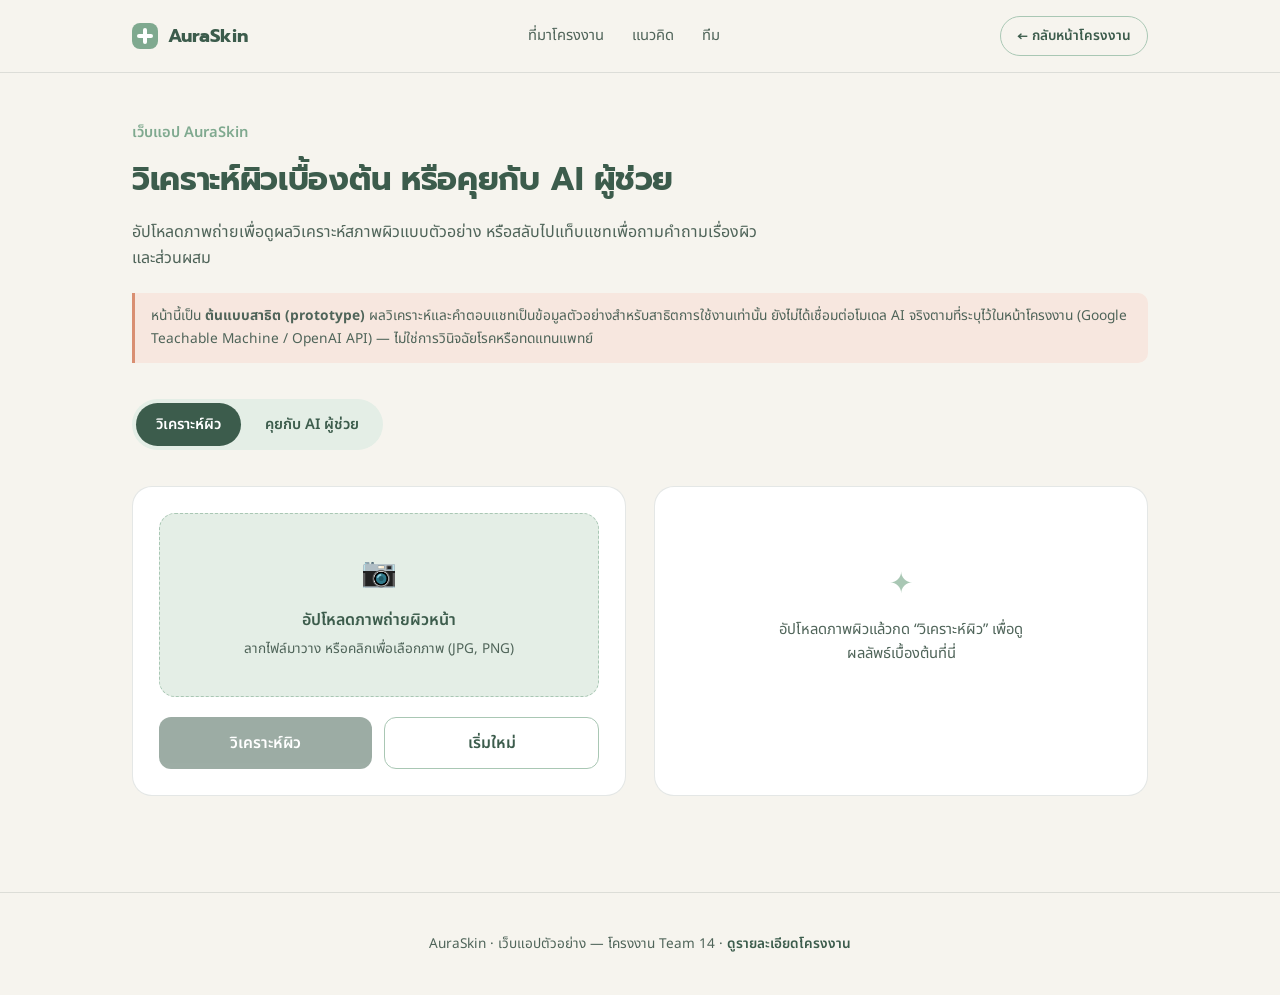
==== app.html @ 7b63f679 "commit" ====
<!DOCTYPE html>
<html lang="th">
<head>
<meta charset="UTF-8">
<meta name="viewport" content="width=device-width, initial-scale=1.0">
<title>เว็บแอป AuraSkin — วิเคราะห์ผิว &amp; AI Chat</title>
<meta name="description" content="ทดลองใช้เว็บแอป AuraSkin: อัปโหลดภาพเพื่อดูผลวิเคราะห์สภาพผิวเบื้องต้น หรือพูดคุยกับ AI ผู้ช่วยด้านการดูแลผิว">
<link rel="preconnect" href="https://fonts.googleapis.com">
<link rel="preconnect" href="https://fonts.gstatic.com" crossorigin>
<link href="https://fonts.googleapis.com/css2?family=Prompt:wght@400;500;600;700&family=Noto+Sans+Thai:wght@300;400;500;600;700&display=swap" rel="stylesheet">
<link rel="stylesheet" href="css/base.css">
<link rel="stylesheet" href="css/app.css">
</head>
<body>

<nav class="site-nav">
  <div class="wrap">
    <a href="index.html" class="brand"><span class="mark"></span>AuraSkin</a>
    <button class="nav-toggle" aria-label="เปิดเมนู" aria-expanded="false"><span></span></button>
    <ul class="nav-links">
      <li><a href="index.html#problem">ที่มาโครงงาน</a></li>
      <li><a href="index.html#solution">แนวคิด</a></li>
      <li><a href="index.html#team">ทีม</a></li>
    </ul>
    <div class="nav-right">
      <a href="index.html" class="nav-app-link ghost">← กลับหน้าโครงงาน</a>
    </div>
  </div>
</nav>

<main class="app-main">
  <div class="wrap">

    <div class="app-head">
      <div class="kicker">เว็บแอป AuraSkin</div>
      <h1>วิเคราะห์ผิวเบื้องต้น หรือคุยกับ AI ผู้ช่วย</h1>
      <p>อัปโหลดภาพถ่ายเพื่อดูผลวิเคราะห์สภาพผิวแบบตัวอย่าง หรือสลับไปแท็บแชทเพื่อถามคำถามเรื่องผิวและส่วนผสม</p>
    </div>

    <p class="app-disclaimer">
      หน้านี้เป็น <strong>ต้นแบบสาธิต (prototype)</strong> ผลวิเคราะห์และคำตอบแชทเป็นข้อมูลตัวอย่างสำหรับสาธิตการใช้งานเท่านั้น ยังไม่ได้เชื่อมต่อโมเดล AI จริงตามที่ระบุไว้ในหน้าโครงงาน (Google Teachable Machine / OpenAI API) — ไม่ใช่การวินิจฉัยโรคหรือทดแทนแพทย์
    </p>

    <div class="tabbar" role="tablist">
      <button class="tab-btn active" data-tab="panel-analyze" role="tab" aria-selected="true">วิเคราะห์ผิว</button>
      <button class="tab-btn" data-tab="panel-chat" role="tab" aria-selected="false">คุยกับ AI ผู้ช่วย</button>
    </div>

    <!-- ================= ANALYZE PANEL ================= -->
    <div id="panel-analyze" class="tab-panel active" role="tabpanel">
      <div class="analyze-grid">

        <div class="upload-card">
          <div id="dropzone" class="dropzone" tabindex="0" role="button" aria-label="อัปโหลดภาพผิว">
            <div class="dz-icon">📷</div>
            <div class="dz-title">อัปโหลดภาพถ่ายผิวหน้า</div>
            <div class="dz-sub">ลากไฟล์มาวาง หรือคลิกเพื่อเลือกภาพ (JPG, PNG)</div>
            <input type="file" id="fileInput" accept="image/*">
          </div>

          <div id="previewWrap" class="preview-wrap">
            <div class="preview-frame"><img id="previewImg" alt="ภาพตัวอย่างที่อัปโหลด"></div>
            <div id="previewName" class="preview-name"></div>
          </div>

          <div class="upload-actions">
            <button id="analyzeBtn" class="btn btn-primary" disabled>วิเคราะห์ผิว</button>
            <button id="resetBtn" class="btn btn-ghost">เริ่มใหม่</button>
          </div>
        </div>

        <div class="result-card">
          <div id="resultEmpty" class="result-empty">
            <div class="re-icon">✦</div>
            <p>อัปโหลดภาพผิวแล้วกด “วิเคราะห์ผิว” เพื่อดูผลลัพธ์เบื้องต้นที่นี่</p>
          </div>

          <div id="resultLoading" class="result-loading">
            <div class="spinner"></div>
            <p>กำลังวิเคราะห์ภาพ...</p>
          </div>

          <div id="resultBody" class="result-body">
            <div class="result-row"><span>สภาพผิว</span><b id="resSkinType">—</b></div>
            <div class="result-row"><span>ปัญหาหลักที่พบ</span><b id="resConcern">—</b></div>
            <div class="result-row"><span>ความแม่นยำโดยประมาณ</span><b id="resConfidence">—</b></div>
            <div class="result-row" style="display:block;">
              <div style="display:flex;justify-content:space-between;"><span>คะแนนสุขภาพผิว</span><b id="resScoreText">—</b></div>
              <div class="score-bar-track"><div id="resScoreBar" class="score-bar-fill" style="width:0%;"></div></div>
            </div>

            <div style="margin-top:18px;">
              <span style="font-size:0.85rem;color:var(--ink-soft);">ส่วนผสมที่แนะนำ</span>
              <div id="resIngredients" class="chip-row"></div>
            </div>

            <div class="product-card">
              <div class="product-swatch"></div>
              <div>
                <h4 id="resProductName">—</h4>
                <p id="resProductDesc">—</p>
              </div>
            </div>

            <p class="result-note">ผลลัพธ์นี้เป็นการประเมินเบื้องต้นจากข้อมูลตัวอย่าง ไม่ใช่การวินิจฉัยทางการแพทย์</p>
          </div>
        </div>

      </div>
    </div>

    <!-- ================= CHAT PANEL ================= -->
    <div id="panel-chat" class="tab-panel" role="tabpanel">
      <div class="chat-shell">
        <div id="chatLog" class="chat-log">
          <div class="chat-bubble bot">สวัสดีค่ะ ถามเรื่องสภาพผิวหรือส่วนผสมที่อยากรู้ได้เลยค่ะ เช่น ผิวแห้ง ผิวมัน สิว หรือ Niacinamide</div>
        </div>
        <div class="chat-suggest">
          <button class="suggest-chip" type="button">ผิวแห้งควรดูแลยังไง</button>
          <button class="suggest-chip" type="button">ผิวมันเป็นสิวอุดตัน</button>
          <button class="suggest-chip" type="button">Niacinamide คืออะไร</button>
          <button class="suggest-chip" type="button">ผิวแพ้ง่าย ระคายเคือง</button>
        </div>
        <div class="chat-input-row">
          <input type="text" id="chatInput" placeholder="พิมพ์คำถามเกี่ยวกับผิวของคุณ..." aria-label="พิมพ์ข้อความ">
          <button id="chatSend" class="chat-send" aria-label="ส่งข้อความ">➤</button>
        </div>
      </div>
    </div>

  </div>
</main>

<footer class="site-footer">
  AuraSkin · เว็บแอปตัวอย่าง — โครงงาน Team 14 · <a href="index.html">ดูรายละเอียดโครงงาน</a>
</footer>

<script src="js/nav.js"></script>
<script src="js/app.js"></script>
</body>
</html>
---- css/base.css ----
/* ===================================================================
   AuraSkin — base.css
   Shared design tokens, reset, typography, nav and button styles.
   Loaded on every page (project site + web app).
   =================================================================== */

:root{
  --cream:#F6F4EE;
  --paper:#FFFFFF;
  --ink:#233A31;
  --ink-soft:#4F6459;
  --sage-deep:#3C5C4C;
  --sage:#7FA98F;
  --sage-mid:#A9C7B4;
  --sage-mist:#E4EEE6;
  --clay:#D98F72;
  --clay-mist:#F7E7DF;
  --line: rgba(35,58,49,0.12);
}

*{box-sizing:border-box;}
html{scroll-behavior:smooth;}
body{
  margin:0;
  background:var(--cream);
  color:var(--ink);
  font-family:'Noto Sans Thai','Prompt',sans-serif;
  font-weight:400;
  line-height:1.65;
  -webkit-font-smoothing:antialiased;
}
h1,h2,h3,.display{
  font-family:'Prompt','Noto Sans Thai',sans-serif;
  color:var(--sage-deep);
  margin:0;
  letter-spacing:-0.01em;
}
a{color:inherit;}
img{max-width:100%;display:block;}
button{font-family:inherit;}

.wrap{
  max-width:1080px;
  margin:0 auto;
  padding:0 32px;
}

/* ---------- nav ---------- */
nav.site-nav{
  position:sticky;top:0;z-index:50;
  background:rgba(246,244,238,0.88);
  backdrop-filter:blur(10px);
  border-bottom:1px solid var(--line);
}
nav.site-nav .wrap{
  display:flex;align-items:center;justify-content:space-between;
  padding-top:16px;padding-bottom:16px;
  gap:16px;
}
.brand{display:flex;align-items:center;gap:10px;font-family:'Prompt';font-weight:700;font-size:1.15rem;color:var(--sage-deep);text-decoration:none;flex:none;}
.brand .mark{
  width:26px;height:26px;border-radius:8px;background:var(--sage);
  position:relative;flex:none;
}
.brand .mark::before,.brand .mark::after{
  content:"";position:absolute;background:var(--paper);
}
.brand .mark::before{left:11px;top:5px;width:4px;height:16px;border-radius:2px;}
.brand .mark::after{left:5px;top:11px;width:16px;height:4px;border-radius:2px;}

.nav-links{list-style:none;display:flex;gap:28px;margin:0;padding:0;font-size:0.92rem;color:var(--ink-soft);flex:1;justify-content:center;}
.nav-links li a{text-decoration:none;}
.nav-links li a:hover,.nav-links li a.active{color:var(--sage-deep);}

.nav-right{display:flex;align-items:center;gap:12px;flex:none;}
.team-tag{
  font-size:0.78rem;color:var(--sage-deep);border:1px solid var(--sage-mid);
  padding:5px 12px;border-radius:100px;white-space:nowrap;
}
.nav-app-link{
  font-size:0.85rem;font-weight:600;color:var(--paper);background:var(--sage-deep);
  padding:8px 16px;border-radius:100px;text-decoration:none;white-space:nowrap;
}
.nav-app-link:hover{background:var(--sage);}
.nav-app-link.ghost{background:transparent;color:var(--sage-deep);border:1.5px solid var(--sage-mid);}

.nav-toggle{
  display:none;flex:none;width:38px;height:38px;border-radius:10px;
  border:1px solid var(--line);background:var(--paper);cursor:pointer;
  align-items:center;justify-content:center;
}
.nav-toggle span{display:block;width:16px;height:2px;background:var(--sage-deep);position:relative;}
.nav-toggle span::before,.nav-toggle span::after{content:"";position:absolute;left:0;width:16px;height:2px;background:var(--sage-deep);}
.nav-toggle span::before{top:-5px;}
.nav-toggle span::after{top:5px;}

/* ---------- buttons ---------- */
.btn{
  display:inline-block;padding:13px 26px;border-radius:12px;
  font-size:0.98rem;font-weight:600;text-decoration:none;
  transition:transform .15s ease;
  cursor:pointer;border:none;font-family:inherit;
}
.btn:hover{transform:translateY(-2px);}
.btn-primary{background:var(--sage-deep);color:var(--paper);}
.btn-ghost{background:transparent;color:var(--sage-deep);border:1.5px solid var(--sage-mid);}
.btn:disabled{opacity:0.5;cursor:not-allowed;transform:none;}
.btn:focus-visible,.nav-links a:focus-visible,.nav-toggle:focus-visible,a:focus-visible{
  outline:2px solid var(--sage-deep);outline-offset:2px;
}

footer.site-footer{
  padding:40px 0;text-align:center;color:var(--ink-soft);font-size:0.85rem;
  border-top:1px solid var(--line);
}
footer.site-footer a{color:var(--sage-deep);font-weight:600;text-decoration:none;}
footer.site-footer a:hover{text-decoration:underline;}

@media (max-width:860px){
  .nav-links{
    display:none;
    position:absolute;top:100%;left:0;right:0;
    flex-direction:column;gap:0;background:var(--paper);
    border-bottom:1px solid var(--line);padding:8px 32px;
  }
  .nav-links.open{display:flex;}
  .nav-links li{border-top:1px solid var(--line);}
  .nav-links li:first-child{border-top:none;}
  .nav-links li a{display:block;padding:14px 0;}
  .nav-toggle{display:flex;}
  .team-tag{display:none;}
}

@media (prefers-reduced-motion: reduce){
  *{transition:none !important;}
  html{scroll-behavior:auto;}
}
---- css/app.css ----
/* ===================================================================
   AuraSkin — app.css
   Styles specific to the working demo app (app.html): skin analysis
   upload flow and the AI chat assistant.
   =================================================================== */

.app-main{padding:48px 0 96px;}

.app-head{max-width:640px;margin-bottom:8px;}
.app-head .kicker{color:var(--sage);font-weight:600;font-size:0.92rem;margin-bottom:8px;}
.app-head h1{font-size:2rem;font-weight:700;}
.app-head p{margin-top:12px;color:var(--ink-soft);}

.app-disclaimer{
  margin:22px 0 36px;font-size:0.86rem;color:var(--ink-soft);
  border-left:3px solid var(--clay);padding:12px 16px;
  background:var(--clay-mist);border-radius:0 10px 10px 0;
}

/* ---------- tabs ---------- */
.tabbar{
  display:inline-flex;gap:4px;background:var(--sage-mist);
  border-radius:100px;padding:4px;margin-bottom:36px;
}
.tab-btn{
  border:none;background:transparent;color:var(--sage-deep);
  font-family:inherit;font-weight:600;font-size:0.92rem;
  padding:10px 20px;border-radius:100px;cursor:pointer;
}
.tab-btn.active{background:var(--sage-deep);color:#fff;}
.tab-btn:not(.active):hover{background:rgba(255,255,255,0.6);}

.tab-panel{display:none;}
.tab-panel.active{display:block;}

/* ---------- analyze panel ---------- */
.analyze-grid{display:grid;grid-template-columns:1fr 1fr;gap:28px;align-items:start;}

.upload-card{
  background:var(--paper);border:1px solid var(--line);border-radius:20px;
  padding:26px;
}
.dropzone{
  border:1.5px dashed var(--sage-mid);border-radius:16px;
  padding:36px 20px;text-align:center;cursor:pointer;
  background:var(--sage-mist);transition:background .15s ease, border-color .15s ease;
}
.dropzone:hover,.dropzone.drag-over{background:#dcebe1;border-color:var(--sage-deep);}
.dropzone .dz-icon{font-size:1.8rem;margin-bottom:10px;color:var(--sage-deep);}
.dropzone .dz-title{font-weight:600;color:var(--sage-deep);margin-bottom:4px;}
.dropzone .dz-sub{font-size:0.85rem;color:var(--ink-soft);}
.dropzone input[type=file]{display:none;}

.preview-wrap{margin-top:18px;display:none;}
.preview-wrap.show{display:block;}
.preview-frame{
  border-radius:14px;overflow:hidden;border:1px solid var(--line);
  aspect-ratio:1/1;background:var(--sage-mist);
}
.preview-frame img{width:100%;height:100%;object-fit:cover;}
.preview-name{margin-top:10px;font-size:0.85rem;color:var(--ink-soft);word-break:break-all;}

.upload-actions{display:flex;gap:12px;margin-top:20px;}
.upload-actions .btn{flex:1;text-align:center;}

.result-card{
  background:var(--paper);border:1px solid var(--line);border-radius:20px;
  padding:26px;min-height:100%;
}
.result-empty{
  display:flex;flex-direction:column;align-items:center;justify-content:center;
  text-align:center;color:var(--ink-soft);padding:48px 20px;gap:10px;
}
.result-empty .re-icon{font-size:1.8rem;color:var(--sage-mid);}
.result-empty p{margin:0;font-size:0.92rem;max-width:32ch;}

.result-loading{display:none;flex-direction:column;align-items:center;justify-content:center;padding:48px 20px;gap:14px;color:var(--ink-soft);}
.result-loading.show{display:flex;}
.spinner{
  width:34px;height:34px;border-radius:50%;
  border:3px solid var(--sage-mist);border-top-color:var(--sage-deep);
  animation:spin .8s linear infinite;
}
@keyframes spin{to{transform:rotate(360deg);}}

.result-body{display:none;}
.result-body.show{display:block;}
.result-row{
  display:flex;justify-content:space-between;align-items:center;
  padding:12px 0;border-bottom:1px solid var(--line);font-size:0.94rem;
}
.result-row:last-of-type{border-bottom:none;}
.result-row span{color:var(--ink-soft);}
.result-row b{color:var(--ink);font-family:'Prompt';}

.score-bar-track{background:var(--sage-mist);border-radius:100px;height:8px;overflow:hidden;margin-top:6px;}
.score-bar-fill{background:var(--sage-deep);height:100%;border-radius:100px;transition:width .6s ease;}

.chip-row{display:flex;flex-wrap:wrap;gap:8px;margin-top:12px;}
.chip{
  background:var(--sage-mist);color:var(--sage-deep);font-size:0.82rem;font-weight:600;
  padding:6px 12px;border-radius:100px;
}

.product-card{
  margin-top:20px;display:flex;gap:14px;align-items:center;
  background:var(--sage-mist);border-radius:14px;padding:14px 16px;
}
.product-swatch{
  flex:none;width:44px;height:44px;border-radius:10px;
  background:linear-gradient(160deg,var(--sage-mid),var(--sage-deep));
}
.product-card h4{margin:0 0 2px;font-size:0.92rem;font-weight:600;color:var(--ink);}
.product-card p{margin:0;font-size:0.8rem;color:var(--ink-soft);}

.result-note{margin-top:20px;font-size:0.78rem;color:var(--ink-soft);}

/* ---------- chat panel ---------- */
.chat-shell{
  background:var(--paper);border:1px solid var(--line);border-radius:20px;
  overflow:hidden;max-width:640px;
}
.chat-log{
  height:420px;overflow-y:auto;padding:22px;
  display:flex;flex-direction:column;gap:12px;
}
.chat-bubble{border-radius:14px;padding:11px 15px;font-size:0.92rem;max-width:80%;line-height:1.55;}
.chat-bubble.user{align-self:flex-end;background:var(--sage-deep);color:#fff;border-bottom-right-radius:3px;}
.chat-bubble.bot{align-self:flex-start;background:var(--sage-mist);color:var(--ink);border-bottom-left-radius:3px;}

.chat-suggest{display:flex;flex-wrap:wrap;gap:8px;padding:0 22px 16px;}
.suggest-chip{
  border:1px solid var(--sage-mid);background:var(--paper);color:var(--sage-deep);
  font-size:0.82rem;font-weight:600;padding:7px 14px;border-radius:100px;
  cursor:pointer;font-family:inherit;
}
.suggest-chip:hover{background:var(--sage-mist);}

.chat-input-row{
  display:flex;gap:10px;padding:16px 18px;border-top:1px solid var(--line);
  background:var(--paper);
}
.chat-input-row input{
  flex:1;border:1px solid var(--line);border-radius:100px;
  padding:12px 18px;font-family:inherit;font-size:0.92rem;color:var(--ink);
  background:var(--cream);
}
.chat-input-row input:focus-visible{outline:2px solid var(--sage-deep);outline-offset:2px;}
.chat-send{
  flex:none;width:44px;height:44px;border-radius:50%;
  background:var(--sage-deep);color:#fff;border:none;cursor:pointer;
  font-size:1.05rem;display:flex;align-items:center;justify-content:center;
}
.chat-send:hover{background:var(--sage);}
.chat-send:disabled{opacity:0.5;cursor:not-allowed;}

@media (max-width:860px){
  .analyze-grid{grid-template-columns:1fr;}
  .chat-log{height:360px;}
}
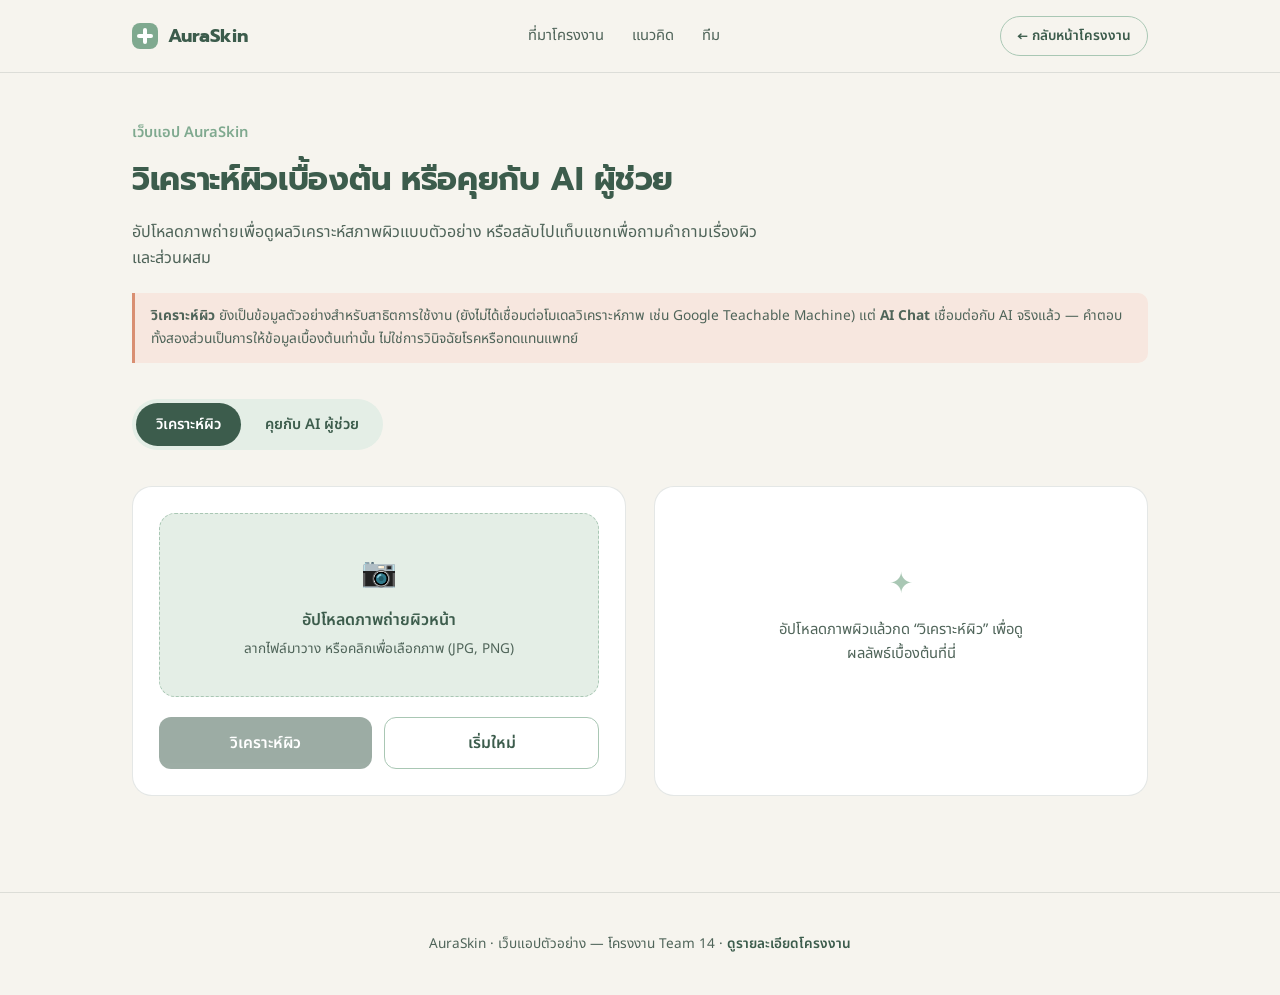
==== commit 42176ec8: "test" ====
--- a/app.html
+++ b/app.html
@@ -38,7 +38,7 @@
     </div>
 
     <p class="app-disclaimer">
-      หน้านี้เป็น <strong>ต้นแบบสาธิต (prototype)</strong> ผลวิเคราะห์และคำตอบแชทเป็นข้อมูลตัวอย่างสำหรับสาธิตการใช้งานเท่านั้น ยังไม่ได้เชื่อมต่อโมเดล AI จริงตามที่ระบุไว้ในหน้าโครงงาน (Google Teachable Machine / OpenAI API) — ไม่ใช่การวินิจฉัยโรคหรือทดแทนแพทย์
+      <strong>วิเคราะห์ผิว</strong> ยังเป็นข้อมูลตัวอย่างสำหรับสาธิตการใช้งาน (ยังไม่ได้เชื่อมต่อโมเดลวิเคราะห์ภาพ เช่น Google Teachable Machine) แต่ <strong>AI Chat</strong> เชื่อมต่อกับ AI จริงแล้ว — คำตอบทั้งสองส่วนเป็นการให้ข้อมูลเบื้องต้นเท่านั้น ไม่ใช่การวินิจฉัยโรคหรือทดแทนแพทย์
     </p>
 
     <div class="tabbar" role="tablist">
@@ -121,6 +121,7 @@
           <button class="suggest-chip" type="button">Niacinamide คืออะไร</button>
           <button class="suggest-chip" type="button">ผิวแพ้ง่าย ระคายเคือง</button>
         </div>
+        <p id="chatModeNote" class="chat-mode-note">โหมด: <b>เชื่อมต่อ AI จริง</b> — คำตอบมาจากผู้ช่วย AI ผ่าน Cloudflare Worker ของทีม อาจใช้เวลาสักครู่ในการตอบ</p>
         <div class="chat-input-row">
           <input type="text" id="chatInput" placeholder="พิมพ์คำถามเกี่ยวกับผิวของคุณ..." aria-label="พิมพ์ข้อความ">
           <button id="chatSend" class="chat-send" aria-label="ส่งข้อความ">➤</button>
@@ -137,5 +138,6 @@
 
 <script src="js/nav.js"></script>
 <script src="js/app.js"></script>
+<script src="js/chatbot.js"></script>
 </body>
-</html>
+</html>
